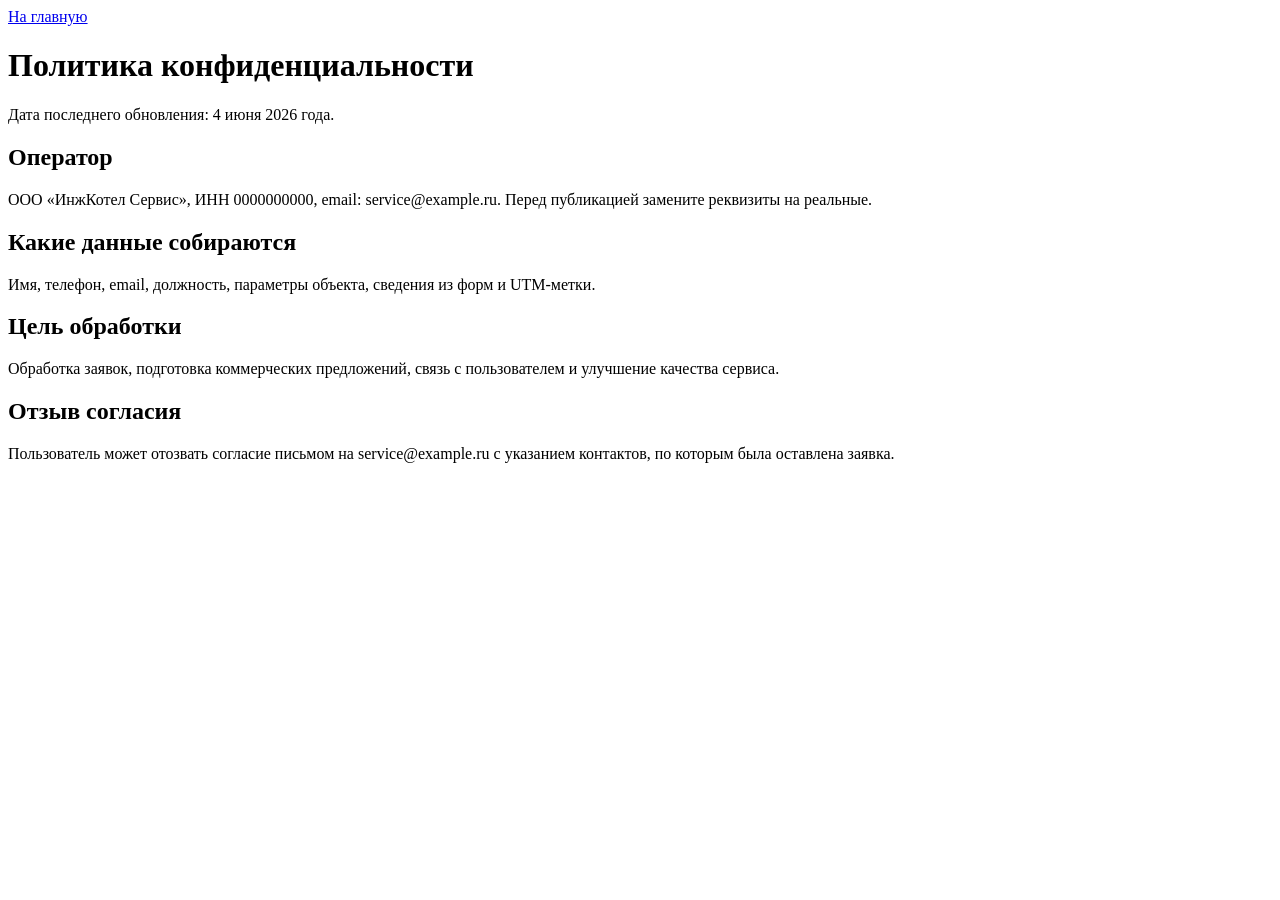
==== privacy.html @ 8d2e2601 "Initial project upload первая загрузка скелета" ====
<!doctype html>
<html lang="ru">
  <head>
    <meta charset="utf-8">
    <meta name="viewport" content="width=device-width, initial-scale=1">
    <title>Политика конфиденциальности</title>
    <link rel="stylesheet" href="css/reset.css">
    <link rel="stylesheet" href="css/variables.css">
    <link rel="stylesheet" href="css/style.css">
    <link rel="stylesheet" href="css/responsive.css">
  </head>
  <body>
    <main class="section">
      <div class="container">
        <div class="section-head">
          <a class="button" href="index.html">На главную</a>
          <h1>Политика конфиденциальности</h1>
          <p>Дата последнего обновления: 4 июня 2026 года.</p>
        </div>
        <div class="service-grid">
          <article class="info-card"><div><h2>Оператор</h2><p>ООО «ИнжКотел Сервис», ИНН 0000000000, email: service@example.ru. Перед публикацией замените реквизиты на реальные.</p></div></article>
          <article class="info-card"><div><h2>Какие данные собираются</h2><p>Имя, телефон, email, должность, параметры объекта, сведения из форм и UTM-метки.</p></div></article>
          <article class="info-card"><div><h2>Цель обработки</h2><p>Обработка заявок, подготовка коммерческих предложений, связь с пользователем и улучшение качества сервиса.</p></div></article>
          <article class="info-card" id="consent"><div><h2>Отзыв согласия</h2><p>Пользователь может отозвать согласие письмом на service@example.ru с указанием контактов, по которым была оставлена заявка.</p></div></article>
        </div>
      </div>
    </main>
  </body>
</html>
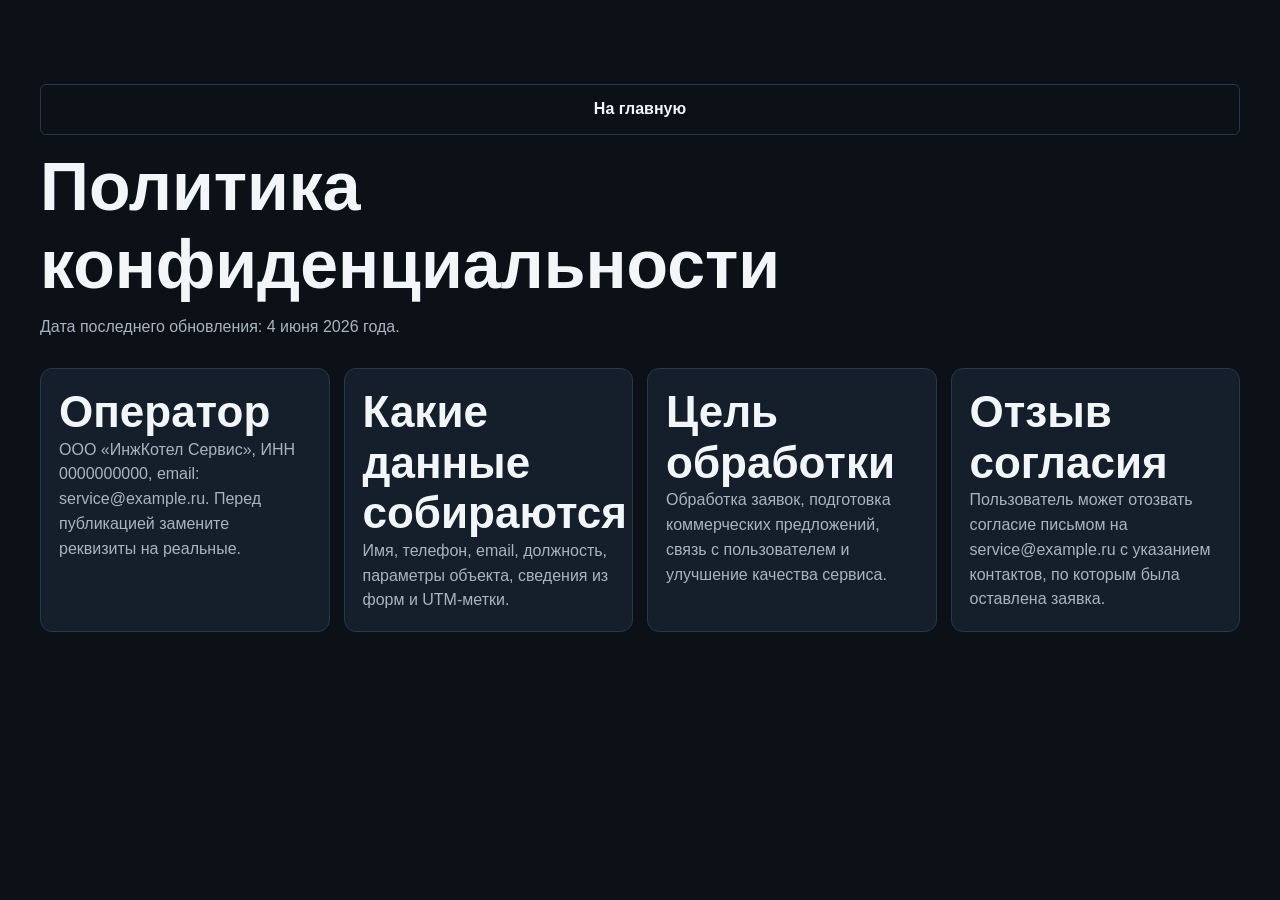
==== commit 1bd81711: "Fix GitHub Pages static assets" ====
--- a/privacy.html
+++ b/privacy.html
@@ -4,10 +4,10 @@
     <meta charset="utf-8">
     <meta name="viewport" content="width=device-width, initial-scale=1">
     <title>Политика конфиденциальности</title>
-    <link rel="stylesheet" href="css/reset.css">
-    <link rel="stylesheet" href="css/variables.css">
-    <link rel="stylesheet" href="css/style.css">
-    <link rel="stylesheet" href="css/responsive.css">
+    <link rel="stylesheet" href="./css/reset.css">
+    <link rel="stylesheet" href="./css/variables.css">
+    <link rel="stylesheet" href="./css/style.css">
+    <link rel="stylesheet" href="./css/responsive.css">
   </head>
   <body>
     <main class="section">
--- a/css/variables.css
+++ b/css/variables.css
@@ -0,0 +1,20 @@
+:root {
+  --color-bg: #0B1117;
+  --color-bg-secondary: #111A24;
+  --color-card: #16212D;
+  --color-text: #F3F6F8;
+  --color-text-muted: #AAB4C0;
+  --color-border: #263747;
+  --color-accent: #00C2A8;
+  --color-accent-blue: #2F80ED;
+  --color-warning: #F2C94C;
+  --color-error: #EB5757;
+  --color-success: #27AE60;
+  --font-main: 'Inter', 'Roboto', Arial, sans-serif;
+  --container-width: 1200px;
+  --radius-sm: 6px;
+  --radius-md: 12px;
+  --radius-lg: 20px;
+  --transition: 0.25s ease;
+  --header-height: 76px;
+}
--- a/css/style.css
+++ b/css/style.css
@@ -0,0 +1,585 @@
+body {
+  overflow-x: hidden;
+  background: var(--color-bg);
+  color: var(--color-text);
+  font-family: var(--font-main);
+  line-height: 1.55;
+}
+
+body.modal-open,
+body.menu-open {
+  overflow: hidden;
+}
+
+.container {
+  width: min(100% - 32px, var(--container-width));
+  margin: 0 auto;
+}
+
+.section {
+  padding: 64px 0;
+  background: var(--color-bg);
+}
+
+.section-alt {
+  background: var(--color-bg-secondary);
+}
+
+.section-head {
+  display: grid;
+  gap: 12px;
+  margin-bottom: 28px;
+}
+
+.eyebrow {
+  color: var(--color-accent);
+  font-size: 13px;
+  font-weight: 700;
+  letter-spacing: 0;
+  text-transform: uppercase;
+}
+
+h1,
+h2,
+h3 {
+  line-height: 1.15;
+}
+
+h1 {
+  max-width: 860px;
+  font-size: clamp(34px, 7vw, 68px);
+}
+
+h2 {
+  max-width: 820px;
+  font-size: clamp(26px, 5vw, 44px);
+}
+
+h3 {
+  font-size: 20px;
+}
+
+p {
+  color: var(--color-text-muted);
+}
+
+.lead {
+  max-width: 840px;
+  font-size: 18px;
+}
+
+.button {
+  display: inline-flex;
+  align-items: center;
+  justify-content: center;
+  min-height: 44px;
+  padding: 12px 18px;
+  border: 1px solid var(--color-border);
+  border-radius: var(--radius-sm);
+  background: transparent;
+  color: var(--color-text);
+  font-weight: 700;
+  text-align: center;
+  transition: background var(--transition), border-color var(--transition), color var(--transition);
+}
+
+.button:hover,
+.button:focus-visible {
+  border-color: var(--color-accent);
+  outline: 0;
+}
+
+.button-primary {
+  border-color: var(--color-accent);
+  background: var(--color-accent);
+  color: #06100f;
+}
+
+.button-secondary {
+  border-color: var(--color-accent-blue);
+  background: var(--color-accent-blue);
+  color: #fff;
+}
+
+.button-warning {
+  border-color: var(--color-warning);
+  background: var(--color-warning);
+  color: #171100;
+}
+
+.site-header {
+  position: sticky;
+  top: 0;
+  z-index: 30;
+  border-bottom: 1px solid rgba(38, 55, 71, 0.85);
+  background: rgba(11, 17, 23, 0.94);
+  backdrop-filter: blur(12px);
+}
+
+.header-inner {
+  display: grid;
+  grid-template-columns: 1fr auto;
+  gap: 14px;
+  align-items: center;
+  min-height: var(--header-height);
+  padding: 10px 0;
+}
+
+.brand {
+  display: grid;
+  gap: 2px;
+}
+
+.brand-name {
+  font-size: 20px;
+  font-weight: 800;
+}
+
+.brand-desc {
+  color: var(--color-text-muted);
+  font-size: 12px;
+}
+
+.burger {
+  width: 44px;
+  height: 44px;
+  border: 1px solid var(--color-border);
+  border-radius: var(--radius-sm);
+  background: var(--color-card);
+}
+
+.burger span,
+.burger::before,
+.burger::after {
+  display: block;
+  width: 20px;
+  height: 2px;
+  margin: 5px auto;
+  background: var(--color-text);
+  content: "";
+}
+
+.header-panel {
+  position: fixed;
+  inset: var(--header-height) 0 auto 0;
+  display: none;
+  max-height: calc(100vh - var(--header-height));
+  overflow: auto;
+  border-bottom: 1px solid var(--color-border);
+  background: var(--color-bg-secondary);
+  padding: 18px 16px 24px;
+}
+
+.header-panel.is-open {
+  display: grid;
+  gap: 18px;
+}
+
+.nav-list,
+.header-actions {
+  display: grid;
+  gap: 10px;
+}
+
+.nav-link,
+.phone-link {
+  display: inline-flex;
+  min-height: 44px;
+  align-items: center;
+  color: var(--color-text-muted);
+}
+
+.nav-link:hover,
+.nav-link:focus-visible,
+.phone-link:hover,
+.phone-link:focus-visible {
+  color: var(--color-text);
+  outline: 0;
+}
+
+.hero {
+  position: relative;
+  min-height: calc(100vh - var(--header-height));
+  padding: 70px 0 48px;
+  background:
+    linear-gradient(90deg, rgba(11, 17, 23, 0.96), rgba(11, 17, 23, 0.66), rgba(11, 17, 23, 0.92)),
+    url("../assets/images/hero-bg.webp") center/cover no-repeat,
+    var(--color-bg-secondary);
+}
+
+.hero-grid {
+  display: grid;
+  gap: 34px;
+}
+
+.hero-copy {
+  display: grid;
+  gap: 22px;
+}
+
+.hero-actions,
+.form-actions,
+.quiz-controls {
+  display: flex;
+  flex-wrap: wrap;
+  gap: 12px;
+}
+
+.hero-cards,
+.card-grid,
+.service-grid,
+.case-grid,
+.doc-grid {
+  display: grid;
+  gap: 14px;
+}
+
+.info-card,
+.service-card,
+.task-card,
+.doc-card,
+.case-card,
+.faq-item,
+.form-card,
+.quiz-card,
+.contact-card,
+.modal-panel {
+  border: 1px solid var(--color-border);
+  border-radius: var(--radius-md);
+  background: rgba(22, 33, 45, 0.92);
+}
+
+.info-card,
+.service-card,
+.task-card,
+.doc-card,
+.case-card,
+.contact-card {
+  padding: 18px;
+}
+
+.info-card {
+  display: flex;
+  gap: 12px;
+  align-items: flex-start;
+}
+
+.icon {
+  width: 24px;
+  height: 24px;
+  flex: 0 0 24px;
+}
+
+.service-list {
+  columns: 1;
+}
+
+.service-list li,
+.check-list li {
+  position: relative;
+  margin-bottom: 10px;
+  padding-left: 26px;
+  color: var(--color-text-muted);
+}
+
+.service-list li::before,
+.check-list li::before {
+  position: absolute;
+  left: 0;
+  color: var(--color-accent);
+  content: "✓";
+}
+
+.task-card {
+  display: grid;
+  gap: 14px;
+}
+
+.task-flow {
+  display: grid;
+  gap: 10px;
+}
+
+.task-flow div {
+  padding: 12px;
+  border: 1px solid var(--color-border);
+  border-radius: var(--radius-sm);
+}
+
+.timeline {
+  display: grid;
+  gap: 12px;
+  counter-reset: step;
+}
+
+.timeline li {
+  position: relative;
+  padding: 16px 16px 16px 58px;
+  border: 1px solid var(--color-border);
+  border-radius: var(--radius-md);
+  background: var(--color-card);
+  color: var(--color-text-muted);
+}
+
+.timeline li::before {
+  position: absolute;
+  left: 16px;
+  top: 14px;
+  display: grid;
+  width: 28px;
+  height: 28px;
+  place-items: center;
+  border-radius: 50%;
+  background: var(--color-accent);
+  color: #06100f;
+  font-weight: 800;
+  counter-increment: step;
+  content: counter(step);
+}
+
+.quiz-layout {
+  display: grid;
+  gap: 22px;
+}
+
+.quiz-card,
+.form-card {
+  padding: 20px;
+}
+
+.progress {
+  height: 8px;
+  overflow: hidden;
+  border-radius: 999px;
+  background: var(--color-border);
+}
+
+.progress-bar {
+  width: 0;
+  height: 100%;
+  background: var(--color-accent);
+  transition: width var(--transition);
+}
+
+.quiz-meta {
+  display: flex;
+  justify-content: space-between;
+  gap: 12px;
+  margin-bottom: 16px;
+  color: var(--color-text-muted);
+}
+
+.quiz-options {
+  display: grid;
+  gap: 10px;
+  margin: 18px 0;
+}
+
+.option {
+  display: flex;
+  gap: 10px;
+  align-items: flex-start;
+  min-height: 44px;
+  padding: 12px;
+  border: 1px solid var(--color-border);
+  border-radius: var(--radius-sm);
+  color: var(--color-text-muted);
+}
+
+.option:focus-within {
+  border-color: var(--color-accent);
+}
+
+.field-grid {
+  display: grid;
+  gap: 12px;
+}
+
+.field {
+  display: grid;
+  gap: 6px;
+}
+
+.field label,
+.consent {
+  color: var(--color-text-muted);
+  font-size: 14px;
+}
+
+.field input,
+.field select,
+.field textarea {
+  width: 100%;
+  min-height: 44px;
+  border: 1px solid var(--color-border);
+  border-radius: var(--radius-sm);
+  background: #0e1720;
+  color: var(--color-text);
+  padding: 10px 12px;
+}
+
+.field textarea {
+  min-height: 104px;
+  resize: vertical;
+}
+
+.field input:focus,
+.field select:focus,
+.field textarea:focus {
+  border-color: var(--color-accent);
+  outline: 0;
+}
+
+.field-error {
+  min-height: 18px;
+  color: var(--color-error);
+  font-size: 13px;
+}
+
+.form-message,
+.quiz-message {
+  margin-top: 12px;
+  color: var(--color-text-muted);
+}
+
+.form-message.is-success,
+.quiz-message.is-success {
+  color: var(--color-success);
+}
+
+.form-message.is-error,
+.quiz-message.is-error {
+  color: var(--color-error);
+}
+
+.doc-card {
+  display: grid;
+  gap: 12px;
+}
+
+.case-card img {
+  width: 100%;
+  aspect-ratio: 16 / 10;
+  object-fit: cover;
+  border-radius: var(--radius-sm);
+  background: var(--color-bg-secondary);
+}
+
+.faq-list {
+  display: grid;
+  gap: 10px;
+}
+
+.faq-button {
+  display: flex;
+  width: 100%;
+  min-height: 52px;
+  align-items: center;
+  justify-content: space-between;
+  gap: 16px;
+  border: 0;
+  background: transparent;
+  color: var(--color-text);
+  padding: 16px;
+  text-align: left;
+}
+
+.faq-panel {
+  display: none;
+  padding: 0 16px 16px;
+}
+
+.faq-item.is-open .faq-panel {
+  display: block;
+}
+
+.contact-grid {
+  display: grid;
+  gap: 16px;
+}
+
+.map-placeholder {
+  display: grid;
+  min-height: 220px;
+  place-items: center;
+  border: 1px dashed var(--color-border);
+  border-radius: var(--radius-md);
+  background: var(--color-bg-secondary);
+  padding: 20px;
+  text-align: center;
+}
+
+.map-frame {
+  width: 100%;
+  height: 320px;
+  border: 0;
+  border-radius: var(--radius-md);
+}
+
+.site-footer {
+  border-top: 1px solid var(--color-border);
+  background: #081018;
+  padding: 30px 0;
+}
+
+.footer-grid {
+  display: grid;
+  gap: 16px;
+  color: var(--color-text-muted);
+  font-size: 14px;
+}
+
+.footer-links {
+  display: flex;
+  flex-wrap: wrap;
+  gap: 12px;
+}
+
+.modal {
+  position: fixed;
+  inset: 0;
+  z-index: 60;
+  display: none;
+  align-items: center;
+  justify-content: center;
+  background: rgba(3, 7, 11, 0.72);
+  padding: 18px;
+}
+
+.modal.is-open {
+  display: flex;
+}
+
+.modal-panel {
+  position: relative;
+  width: min(100%, 760px);
+  max-height: 90vh;
+  overflow: auto;
+  padding: 22px;
+}
+
+.modal-close {
+  position: absolute;
+  right: 12px;
+  top: 12px;
+  width: 44px;
+  height: 44px;
+  border: 1px solid var(--color-border);
+  border-radius: var(--radius-sm);
+  background: var(--color-bg-secondary);
+  color: var(--color-text);
+}
+
+.skip-link {
+  position: absolute;
+  left: 8px;
+  top: -60px;
+  z-index: 100;
+  background: var(--color-accent);
+  color: #06100f;
+  padding: 10px 12px;
+}
+
+.skip-link:focus {
+  top: 8px;
+}
--- a/css/responsive.css
+++ b/css/responsive.css
@@ -0,0 +1,120 @@
+@media (min-width: 768px) {
+  .section {
+    padding: 84px 0;
+  }
+
+  .hero-cards,
+  .card-grid,
+  .service-grid,
+  .doc-grid,
+  .case-grid {
+    grid-template-columns: repeat(2, minmax(0, 1fr));
+  }
+
+  .service-list {
+    columns: 2;
+  }
+
+  .field-grid {
+    grid-template-columns: repeat(2, minmax(0, 1fr));
+  }
+
+  .field-wide {
+    grid-column: 1 / -1;
+  }
+
+  .contact-grid,
+  .quiz-layout {
+    grid-template-columns: minmax(0, 1.2fr) minmax(280px, 0.8fr);
+  }
+}
+
+@media (min-width: 1024px) {
+  :root {
+    --header-height: 86px;
+  }
+
+  .burger {
+    display: none;
+  }
+
+  .header-inner {
+    grid-template-columns: minmax(230px, 0.8fr) minmax(0, 1.4fr);
+  }
+
+  .header-panel {
+    position: static;
+    display: grid;
+    grid-template-columns: minmax(0, 1fr) auto;
+    gap: 20px;
+    align-items: center;
+    max-height: none;
+    overflow: visible;
+    border-bottom: 0;
+    background: transparent;
+    padding: 0;
+  }
+
+  .nav-list,
+  .header-actions {
+    display: flex;
+    align-items: center;
+  }
+
+  .nav-list {
+    justify-content: center;
+    gap: 18px;
+  }
+
+  .nav-link {
+    font-size: 14px;
+  }
+
+  .header-actions {
+    justify-content: flex-end;
+  }
+
+  .hero-grid {
+    grid-template-columns: minmax(0, 1.3fr) minmax(330px, 0.7fr);
+    align-items: end;
+  }
+
+  .hero-cards {
+    grid-template-columns: 1fr;
+  }
+
+  .card-grid {
+    grid-template-columns: repeat(4, minmax(0, 1fr));
+  }
+
+  .service-grid {
+    grid-template-columns: repeat(3, minmax(0, 1fr));
+  }
+
+  .case-grid {
+    grid-template-columns: repeat(3, minmax(0, 1fr));
+  }
+
+  .timeline {
+    grid-template-columns: repeat(5, minmax(0, 1fr));
+  }
+
+  .timeline li {
+    min-height: 160px;
+    padding: 58px 14px 14px;
+  }
+
+  .timeline li::before {
+    left: 14px;
+  }
+}
+
+@media (min-width: 1280px) {
+  .hero {
+    padding-top: 96px;
+  }
+
+  .service-grid {
+    grid-template-columns: repeat(4, minmax(0, 1fr));
+  }
+}
